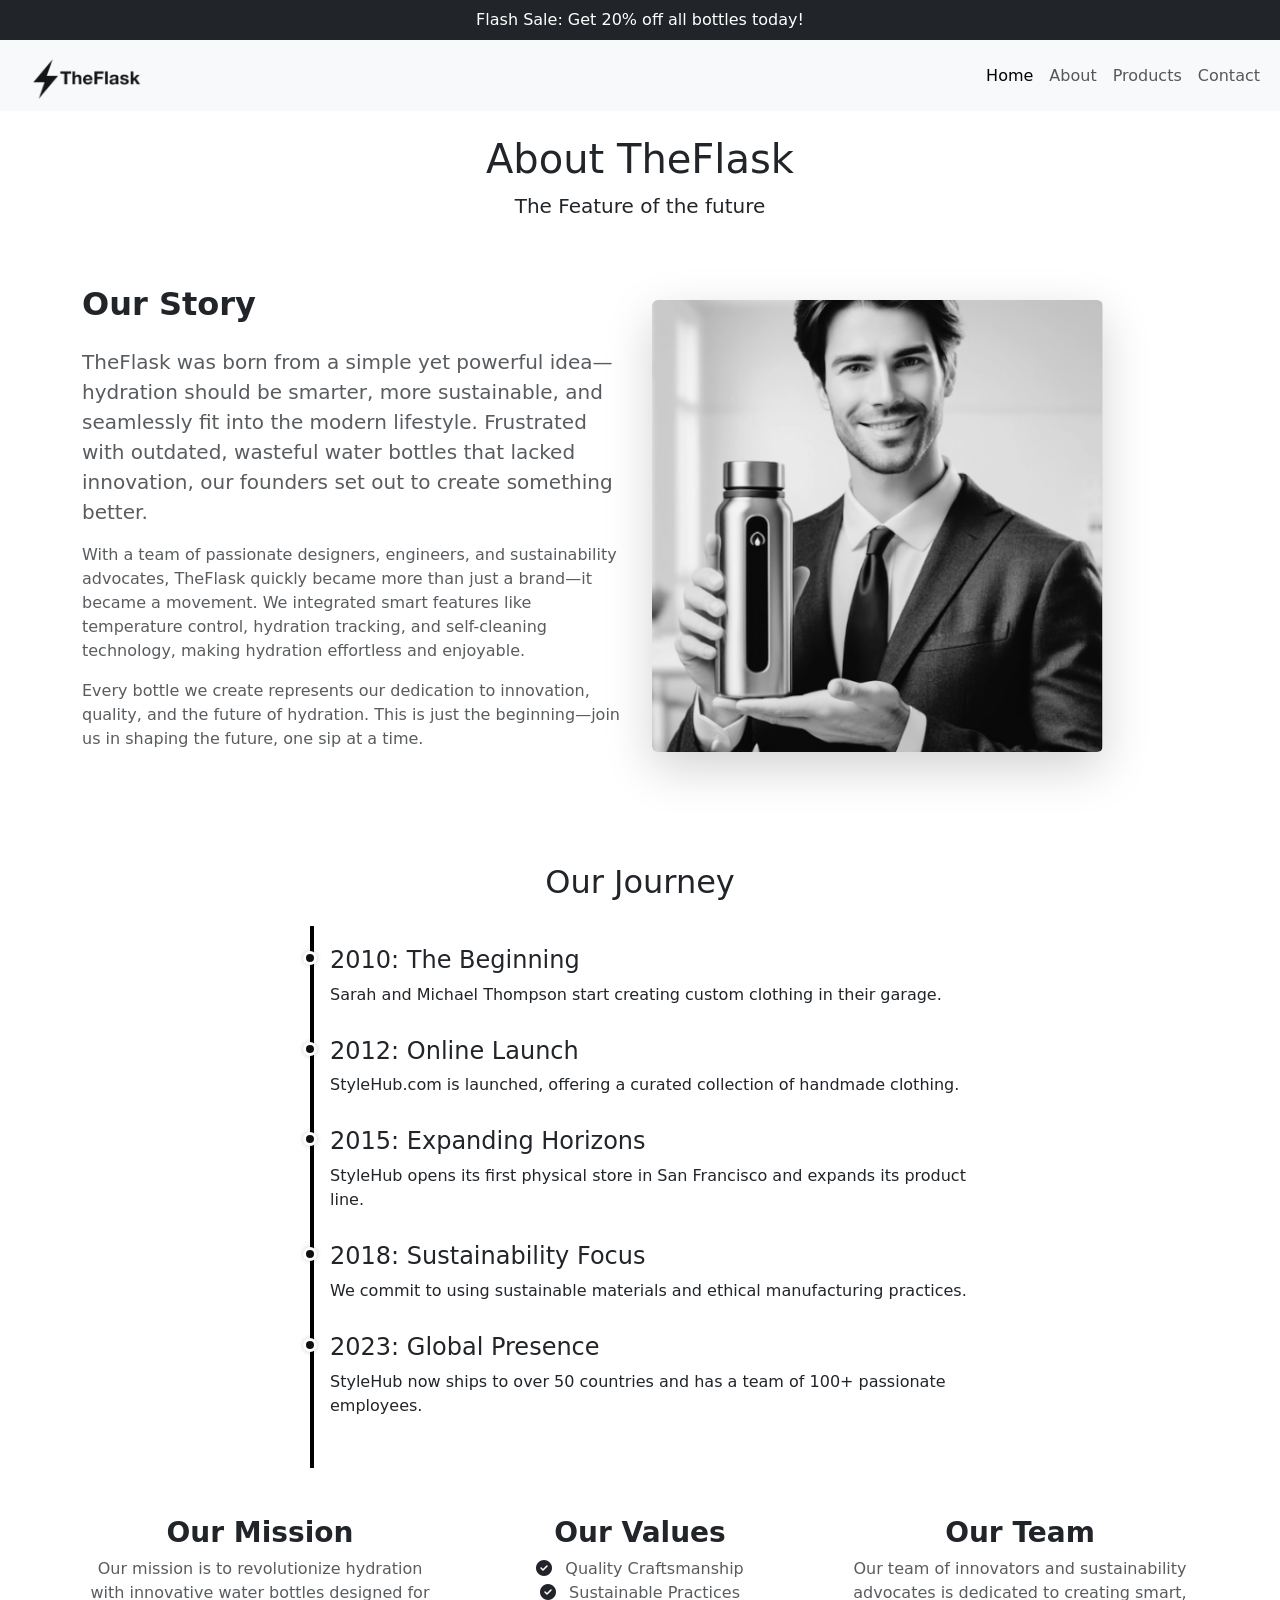
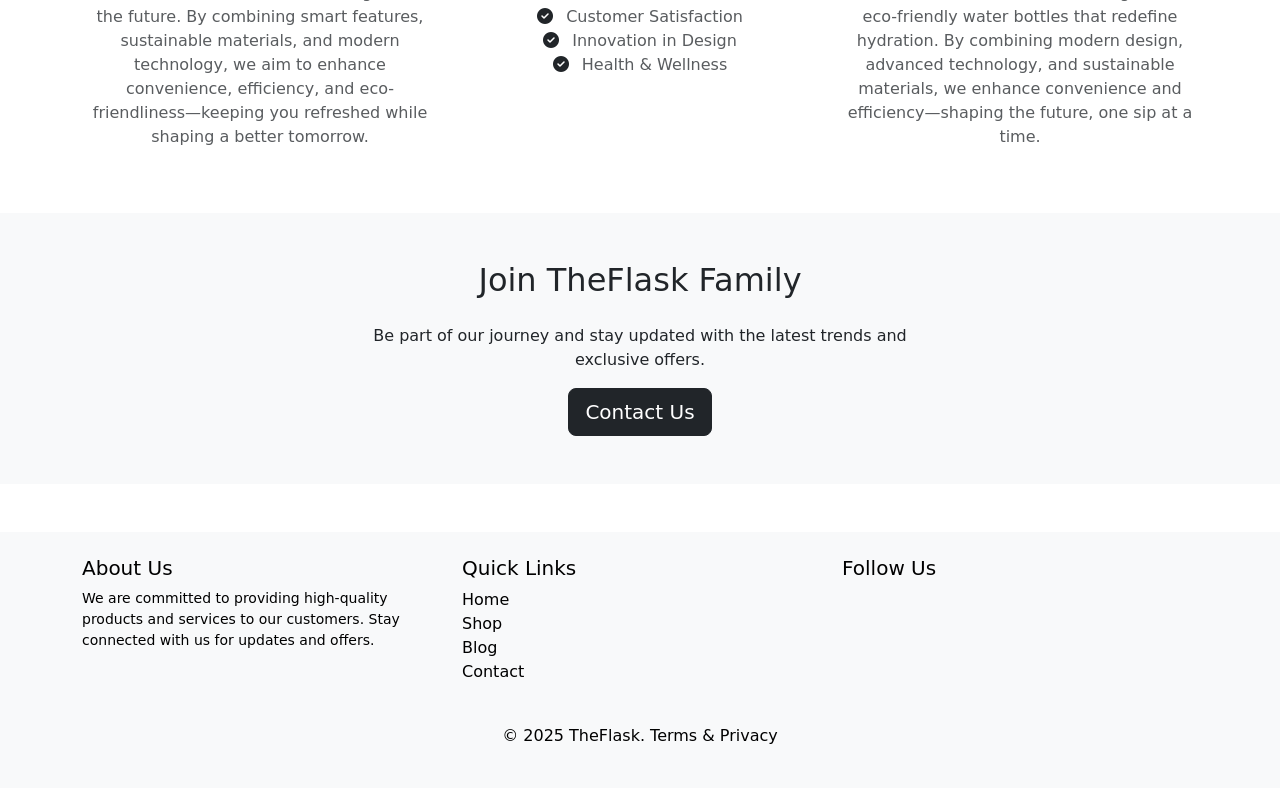
==== bootstrap/about.html @ aeb433bc "Add files via upload" ====
<!doctype html>
<html lang="en">
  <head>
    <meta charset="utf-8">
    <meta name="viewport" content="width=device-width, initial-scale=1">
    <title>Bootstrap demo</title>
    <link rel="stylesheet" href="https://cdnjs.cloudflare.com/ajax/libs/font-awesome/6.4.2/css/all.min.css">
    <link href="https://cdn.jsdelivr.net/npm/bootstrap@5.3.3/dist/css/bootstrap.min.css" rel="stylesheet" integrity="sha384-QWTKZyjpPEjISv5WaRU9OFeRpok6YctnYmDr5pNlyT2bRjXh0JMhjY6hW+ALEwIH" crossorigin="anonymous">
    <style>
      .nav-link:hover, 
      .dropdown-item:hover {
        color: rgb(224, 68, 1) !important; 
      }

        .card-img-top {
    height: 250px;  
    object-fit: cover; 
    width: 100%; /
      }

      .timeline {
    position: relative;
    padding: 20px 0;
    max-width: 700px;
    margin: auto;
}


.timeline::before {
    content: "";
    position: absolute;
    width: 4px;
    background: #000000;
    top: 0;
    bottom: 0;
    left: 20px;
}


.timeline-item {
    position: relative;
    padding-left: 40px;
    margin-bottom: 30px;
}


.timeline-item::before {
    content: "";
    position: absolute;
    width: 14px;
    height: 14px;
    background: #0f0f0f;
    border-radius: 50%;
    left: 13px;
    top: 5px;
    border: 3px solid white;
    box-shadow: 0 0 5px rgba(0, 0, 0, 0.2);
}

    </style>


  <body>
    <div id="notificationCarousel" class="carousel slide carousel-fade bg-dark text-white text-center py-2" data-bs-ride="carousel">
        <div class="carousel-inner">
            <div class="carousel-item active">
                <p class="mb-0"> Flash Sale: Get 20% off all bottles today!</p>
            </div>
            <div class="carousel-item">
                <p class="mb-0">New Arrivals: Check out our Limited Edition Series!</p>
            </div>
            <div class="carousel-item">
                <p class="mb-0">Free Shipping on orders over $50! Order now.</p>
            </div>
        </div>
    </div>
    <nav class="navbar sticky-top navbar-expand-lg bg-body-tertiary">
      <div class="container-fluid">
          <div class="container">
              <a class="navbar-brand" href="#">
                <img src="Capture.PNG" alt="Bootstrap" width="130" height="55">
              </a>
            </div>
        <button class="navbar-toggler" type="button" data-bs-toggle="collapse" data-bs-target="#navbarSupportedContent" aria-controls="navbarSupportedContent" aria-expanded="false" aria-label="Toggle navigation">
          <span class="navbar-toggler-icon"></span>
        </button>
        <div class="collapse navbar-collapse" id="navbarSupportedContent">
          <ul class="navbar-nav me-auto mb-2 mb-lg-0">
            <li class="nav-item">
              <a class="nav-link active" aria-current="page" href="home.html">Home</a>
            </li>
            <li class="nav-item">
              <a class="nav-link icon-link-hover" href="about.html">About</a>
            </li>
            <li class="nav-item">
                <a class="nav-link" href="products.html">Products</a>
              </li>
            <li class="nav-item">
              <a class="nav-link" href="contact.html">Contact</a>
            </li>
        </div>
      </div>
    </nav>
<br>

<div class="text-center">
  <h1 class="h1">About TheFlask</h1>
  <p class="lead">The Feature of the future</p>
</div>


<div class="container py-5">
    <div class="row align-items-center">
     
      <div class="col-lg-6">
        <h2 class="fw-bold mb-4 text-dark">Our Story</h2>
        <p class="lead text-muted">
          TheFlask was born from a simple yet powerful idea—hydration should be
          smarter, more sustainable, and seamlessly fit into the modern lifestyle.
          Frustrated with outdated, wasteful water bottles that lacked innovation,
          our founders set out to create something better.
        </p>
        <p class="text-muted">
          With a team of passionate designers, engineers, and sustainability
          advocates, TheFlask quickly became more than just a brand—it became a
          movement. We integrated smart features like temperature control,
          hydration tracking, and self-cleaning technology, making hydration
          effortless and enjoyable.
        </p>
        <p class="text-muted">
          Every bottle we create represents our dedication to innovation, quality,
          and the future of hydration. This is just the beginning—join us in
          shaping the future, one sip at a time.
        </p>
      </div>
  
      <div class="col-lg-5 text-cente">
        <img
          src="founder.PNG"
          class="img-fluid rounded shadow-lg"
          alt="TheFlask Founders"
        />
      </div>
    </div>
  </div>
  
<div class="container mt-5">
    <h2 class="text-center mb-4">Our Journey</h2>
    <div class="timeline">
        <div class="timeline-item">
            <span class="timeline-dot"></span>
            <h4>2010: The Beginning</h4>
            <p>Sarah and Michael Thompson start creating custom clothing in their garage.</p>
        </div>
        <div class="timeline-item">
            <span class="timeline-dot"></span>
            <h4>2012: Online Launch</h4>
            <p>StyleHub.com is launched, offering a curated collection of handmade clothing.</p>
        </div>
        <div class="timeline-item">
            <span class="timeline-dot"></span>
            <h4>2015: Expanding Horizons</h4>
            <p>StyleHub opens its first physical store in San Francisco and expands its product line.</p>
        </div>
        <div class="timeline-item">
            <span class="timeline-dot"></span>
            <h4>2018: Sustainability Focus</h4>
            <p>We commit to using sustainable materials and ethical manufacturing practices.</p>
        </div>
        <div class="timeline-item">
            <span class="timeline-dot"></span>
            <h4>2023: Global Presence</h4>
            <p>StyleHub now ships to over 50 countries and has a team of 100+ passionate employees.</p>
        </div>
    </div>
</div>

<script src="https://cdn.jsdelivr.net/npm/bootstrap@5.3.3/dist/js/bootstrap.bundle.min.js"></script>

<div class="container mt-5">
    <div class="row text-center">
      <div class="col-md-4">
        <h3 class="fw-bold text-dark">Our Mission</h3>
        <p class="text-muted">
          Our mission is to revolutionize hydration with innovative water bottles
          designed for the future. By combining smart features, sustainable materials,
          and modern technology, we aim to enhance convenience, efficiency, and
          eco-friendliness—keeping you refreshed while shaping a better tomorrow.
        </p>
      </div>
  
      <div class="col-md-4">
        <h3 class="fw-bold text-dark">Our Values</h3>
        <ul class="list-unstyled text-muted">
          <li><i class="fas fa-check-circle text-dark me-2"></i> Quality Craftsmanship</li>
          <li><i class="fas fa-check-circle text-dark me-2"></i> Sustainable Practices</li>
          <li><i class="fas fa-check-circle text-dark me-2"></i> Customer Satisfaction</li>
          <li><i class="fas fa-check-circle text-dark me-2"></i> Innovation in Design</li>
          <li><i class="fas fa-check-circle text-dark me-2"></i> Health & Wellness</li>
        </ul>
      </div>
  
      <div class="col-md-4">
        <h3 class="fw-bold text-dark">Our Team</h3>
        <p class="text-muted">
          Our team of innovators and sustainability advocates is dedicated to creating
          smart, eco-friendly water bottles that redefine hydration. By combining modern
          design, advanced technology, and sustainable materials, we enhance convenience
          and efficiency—shaping the future, one sip at a time.
        </p>
      </div>
    </div>
  </div>
  
  
<div class="bg-light py-5 mt-5">
<div class="container">
  <h2 class="text-center mb-4">Join TheFlask Family</h2>
  <div class="row justify-content-center">
    <div class="col-md-6 text-center">
      <p>
        Be part of our journey and stay updated with the latest trends and
        exclusive offers.
      </p>
      <a href="contactus.html" class="btn btn-dark btn-lg">Contact Us</a>
      
    </div>
  </div>
</div>
</div>

<footer class="bg-light text-black py-4 mt-5">
    <div class="container text-center text-md-start">
        <div class="row">
            <div class="col-md-4">
                <h5>About Us</h5>
                <p class="small">We are committed to providing high-quality products and services to our customers. Stay connected with us for updates and offers.</p>
            </div>
      
            <div class="col-md-4">
                <h5>Quick Links</h5>
                <ul class="list-unstyled">
                    <li><a href="#" class="text-black text-decoration-none">Home</a></li>
                    <li><a href="#" class="text-black  text-decoration-none">Shop</a></li>
                    <li><a href="#" class="text-black  text-decoration-none">Blog</a></li>
                    <li><a href="#" class="text-black  text-decoration-none">Contact</a></li>
                </ul>
            </div>
            
            <div class="col-md-4">
                <h5>Follow Us</h5>
                <a href="#" class="text-black me-3"><i class="bi bi-facebook"></i></a>
                <a href="#" class="text-black me-3"><i class="bi bi-twitter-x"></i></a>
                <a href="#" class="text-black me-3"><i class="bi bi-instagram"></i></a>
                <a href="#" class="text-black me-3"><i class="bi bi-youtube"></i></a>
            </div>
        </div>
      
        <br>

        <div class="text-center">
          <p>
            © 2025 TheFlask. Terms & Privacy
          </p>
        </div>
</footer>
<script src="https://cdn.jsdelivr.net/npm/bootstrap@5.3.0-alpha1/dist/js/bootstrap.bundle.min.js"></script>
</body>
</html>
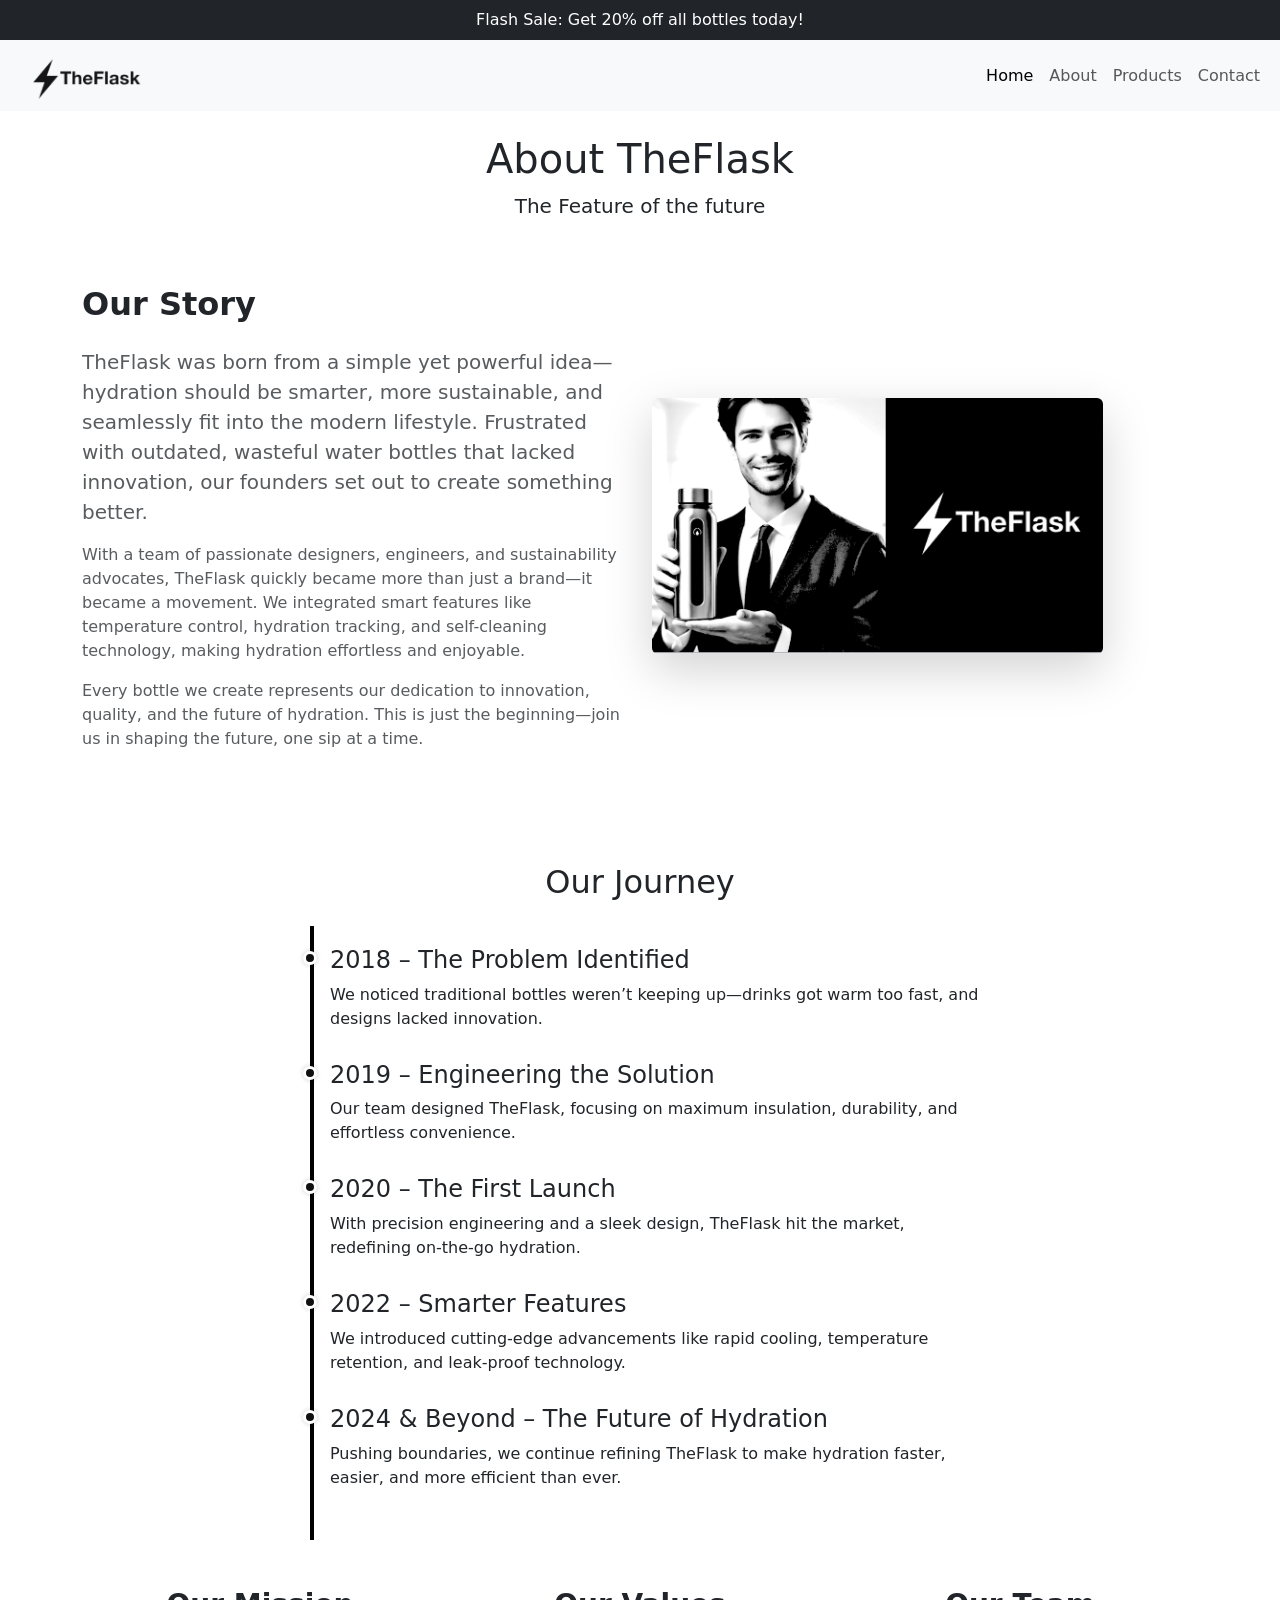
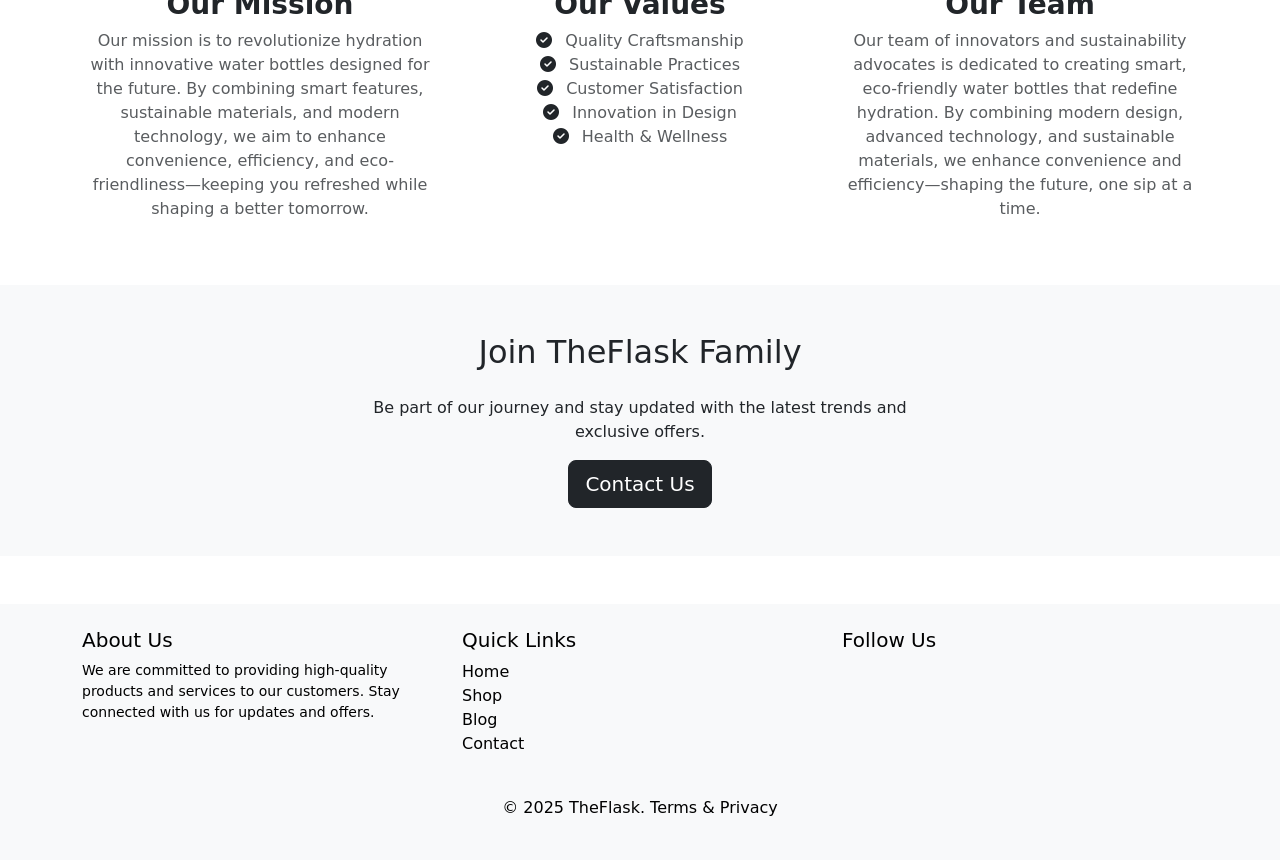
==== commit 59382e7d: "Add files via upload" ====
--- a/bootstrap/about.html
+++ b/bootstrap/about.html
@@ -6,6 +6,7 @@
     <title>Bootstrap demo</title>
     <link rel="stylesheet" href="https://cdnjs.cloudflare.com/ajax/libs/font-awesome/6.4.2/css/all.min.css">
     <link href="https://cdn.jsdelivr.net/npm/bootstrap@5.3.3/dist/css/bootstrap.min.css" rel="stylesheet" integrity="sha384-QWTKZyjpPEjISv5WaRU9OFeRpok6YctnYmDr5pNlyT2bRjXh0JMhjY6hW+ALEwIH" crossorigin="anonymous">
+    <link rel="icon" type="icon" href="icon.PNG">
     <style>
       .nav-link:hover, 
       .dropdown-item:hover {
@@ -149,28 +150,28 @@
     <div class="timeline">
         <div class="timeline-item">
             <span class="timeline-dot"></span>
-            <h4>2010: The Beginning</h4>
-            <p>Sarah and Michael Thompson start creating custom clothing in their garage.</p>
-        </div>
-        <div class="timeline-item">
-            <span class="timeline-dot"></span>
-            <h4>2012: Online Launch</h4>
-            <p>StyleHub.com is launched, offering a curated collection of handmade clothing.</p>
-        </div>
-        <div class="timeline-item">
-            <span class="timeline-dot"></span>
-            <h4>2015: Expanding Horizons</h4>
-            <p>StyleHub opens its first physical store in San Francisco and expands its product line.</p>
-        </div>
-        <div class="timeline-item">
-            <span class="timeline-dot"></span>
-            <h4>2018: Sustainability Focus</h4>
-            <p>We commit to using sustainable materials and ethical manufacturing practices.</p>
-        </div>
-        <div class="timeline-item">
-            <span class="timeline-dot"></span>
-            <h4>2023: Global Presence</h4>
-            <p>StyleHub now ships to over 50 countries and has a team of 100+ passionate employees.</p>
+            <h4>2018 – The Problem Identified</h4>
+            <p>We noticed traditional bottles weren’t keeping up—drinks got warm too fast, and designs lacked innovation.</p>
+        </div>
+        <div class="timeline-item">
+            <span class="timeline-dot"></span>
+            <h4>2019 – Engineering the Solution</h4>
+            <p>Our team designed TheFlask, focusing on maximum insulation, durability, and effortless convenience.</p>
+        </div>
+        <div class="timeline-item">
+            <span class="timeline-dot"></span>
+            <h4>2020 – The First Launch</h4>
+            <p>With precision engineering and a sleek design, TheFlask hit the market, redefining on-the-go hydration.</p>
+        </div>
+        <div class="timeline-item">
+            <span class="timeline-dot"></span>
+            <h4> 2022 – Smarter Features</h4>
+            <p>We introduced cutting-edge advancements like rapid cooling, temperature retention, and leak-proof technology.</p>
+        </div>
+        <div class="timeline-item">
+            <span class="timeline-dot"></span>
+            <h4>2024 & Beyond – The Future of Hydration</h4>
+            <p>Pushing boundaries, we continue refining TheFlask to make hydration faster, easier, and more efficient than ever.</p>
         </div>
     </div>
 </div>
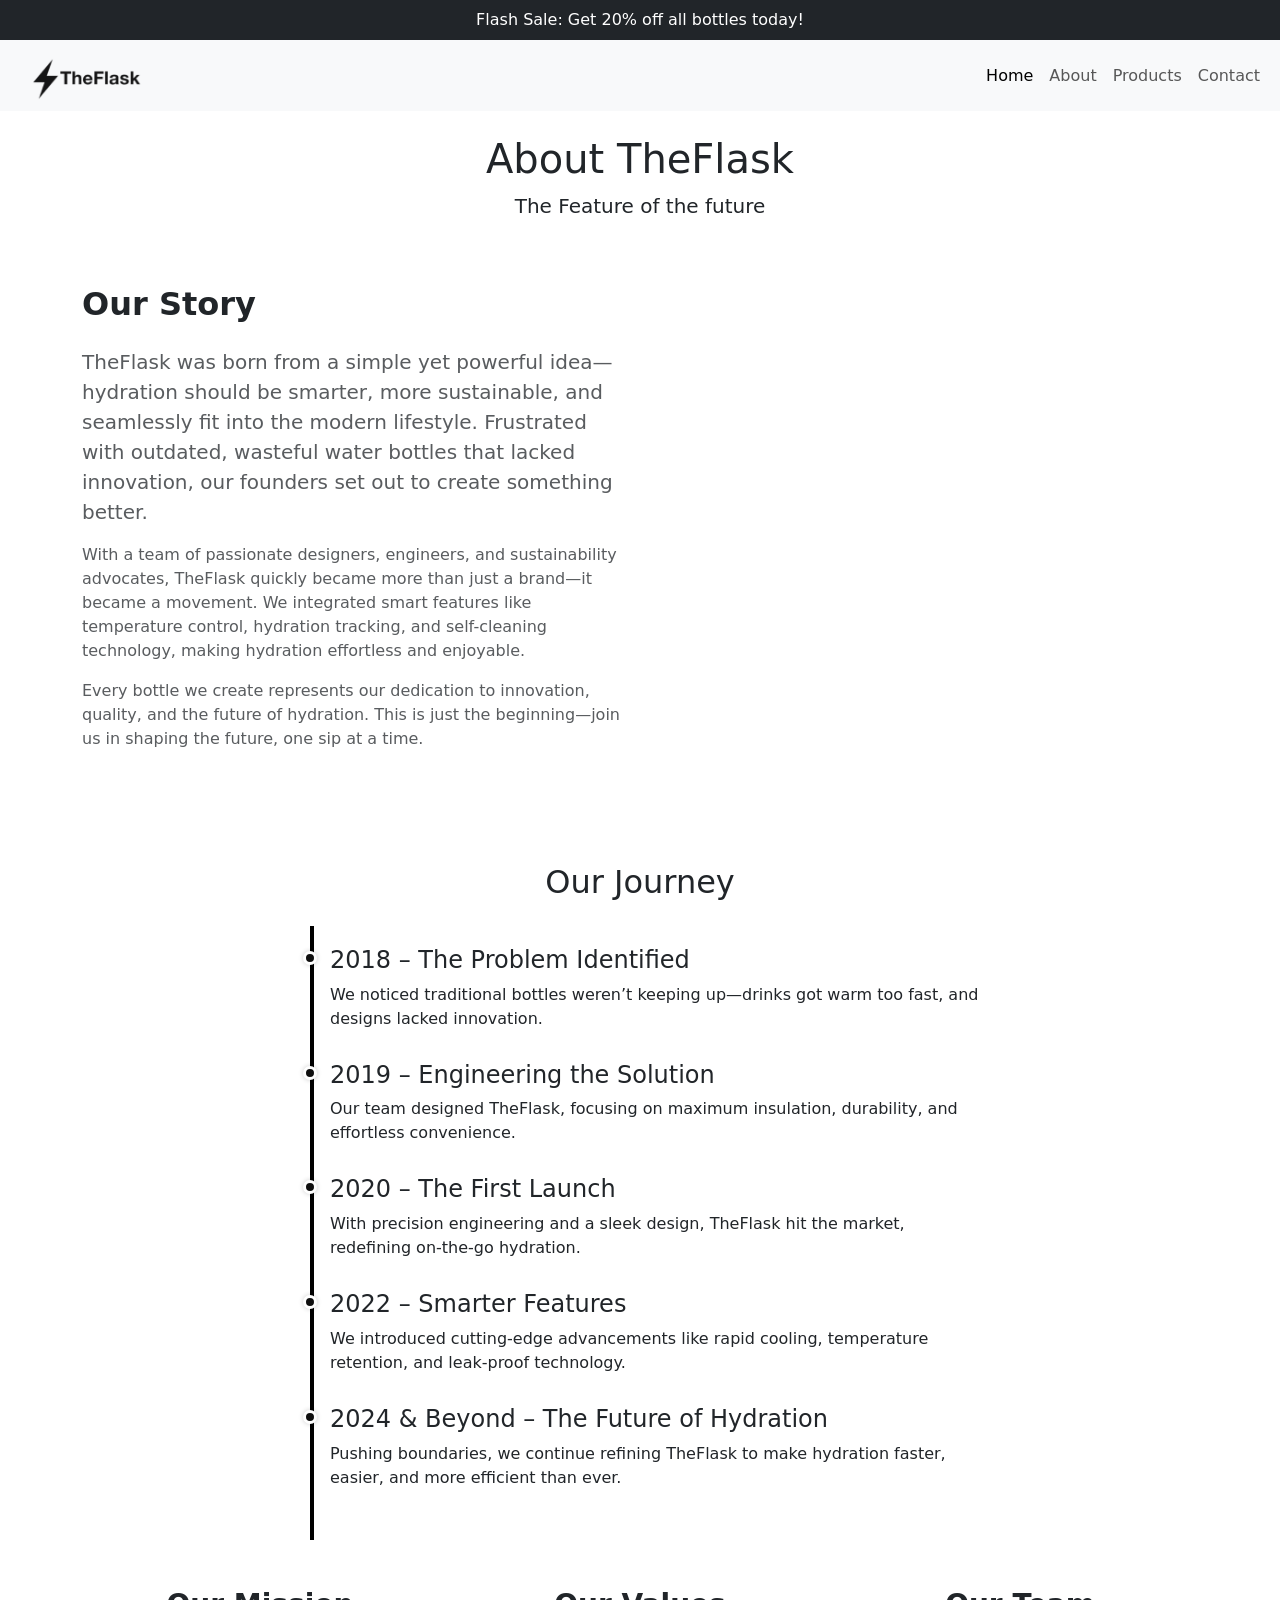
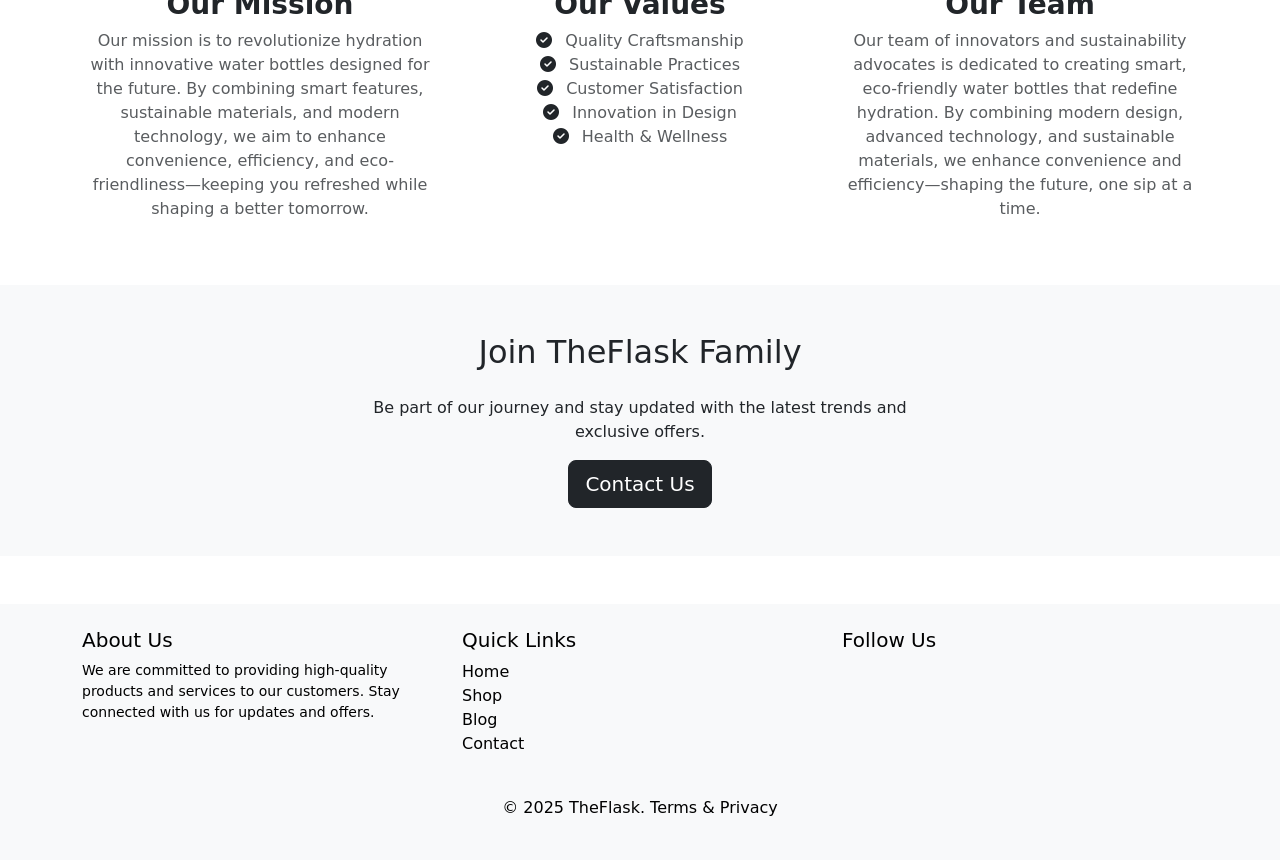
==== commit fe0ed525: "Update about.html" ====
--- a/bootstrap/about.html
+++ b/bootstrap/about.html
@@ -6,7 +6,7 @@
     <title>Bootstrap demo</title>
     <link rel="stylesheet" href="https://cdnjs.cloudflare.com/ajax/libs/font-awesome/6.4.2/css/all.min.css">
     <link href="https://cdn.jsdelivr.net/npm/bootstrap@5.3.3/dist/css/bootstrap.min.css" rel="stylesheet" integrity="sha384-QWTKZyjpPEjISv5WaRU9OFeRpok6YctnYmDr5pNlyT2bRjXh0JMhjY6hW+ALEwIH" crossorigin="anonymous">
-    <link rel="icon" type="icon" href="icon.PNG">
+    <link rel="icon" type="icon" href="images/icon.png">
     <style>
       .nav-link:hover, 
       .dropdown-item:hover {
@@ -16,7 +16,7 @@
         .card-img-top {
     height: 250px;  
     object-fit: cover; 
-    width: 100%; /
+    width: 100%; 
       }
 
       .timeline {
@@ -79,7 +79,7 @@
       <div class="container-fluid">
           <div class="container">
               <a class="navbar-brand" href="#">
-                <img src="Capture.PNG" alt="Bootstrap" width="130" height="55">
+                <img src="images/Capture.png" alt="Bootstrap" width="130" height="55">
               </a>
             </div>
         <button class="navbar-toggler" type="button" data-bs-toggle="collapse" data-bs-target="#navbarSupportedContent" aria-controls="navbarSupportedContent" aria-expanded="false" aria-label="Toggle navigation">
@@ -134,13 +134,6 @@
           shaping the future, one sip at a time.
         </p>
       </div>
-  
-      <div class="col-lg-5 text-cente">
-        <img
-          src="founder.PNG"
-          class="img-fluid rounded shadow-lg"
-          alt="TheFlask Founders"
-        />
       </div>
     </div>
   </div>
@@ -231,40 +224,40 @@
 </div>
 
 <footer class="bg-light text-black py-4 mt-5">
-    <div class="container text-center text-md-start">
-        <div class="row">
-            <div class="col-md-4">
-                <h5>About Us</h5>
-                <p class="small">We are committed to providing high-quality products and services to our customers. Stay connected with us for updates and offers.</p>
-            </div>
-      
-            <div class="col-md-4">
-                <h5>Quick Links</h5>
-                <ul class="list-unstyled">
-                    <li><a href="#" class="text-black text-decoration-none">Home</a></li>
-                    <li><a href="#" class="text-black  text-decoration-none">Shop</a></li>
-                    <li><a href="#" class="text-black  text-decoration-none">Blog</a></li>
-                    <li><a href="#" class="text-black  text-decoration-none">Contact</a></li>
-                </ul>
-            </div>
-            
-            <div class="col-md-4">
-                <h5>Follow Us</h5>
-                <a href="#" class="text-black me-3"><i class="bi bi-facebook"></i></a>
-                <a href="#" class="text-black me-3"><i class="bi bi-twitter-x"></i></a>
-                <a href="#" class="text-black me-3"><i class="bi bi-instagram"></i></a>
-                <a href="#" class="text-black me-3"><i class="bi bi-youtube"></i></a>
-            </div>
-        </div>
-      
-        <br>
-
-        <div class="text-center">
-          <p>
-            © 2025 TheFlask. Terms & Privacy
-          </p>
-        </div>
+  <div class="container text-center text-md-start">
+      <div class="row">
+          <div class="col-md-4">
+              <h5>About Us</h5>
+              <p class="small">We are committed to providing high-quality products and services to our customers. Stay connected with us for updates and offers.</p>
+          </div>
+    
+          <div class="col-md-4">
+              <h5>Quick Links</h5>
+              <ul class="list-unstyled">
+                  <li><a href="#" class="text-black text-decoration-none">Home</a></li>
+                  <li><a href="#" class="text-black  text-decoration-none">Shop</a></li>
+                  <li><a href="#" class="text-black  text-decoration-none">Blog</a></li>
+                  <li><a href="#" class="text-black  text-decoration-none">Contact</a></li>
+              </ul>
+          </div>
+          
+          <div class="col-md-4">
+              <h5>Follow Us</h5>
+              <a href="#" class="text-black me-3"><i class="bi bi-facebook"></i></a>
+              <a href="#" class="text-black me-3"><i class="bi bi-twitter-x"></i></a>
+              <a href="#" class="text-black me-3"><i class="bi bi-instagram"></i></a>
+              <a href="#" class="text-black me-3"><i class="bi bi-youtube"></i></a>
+          </div>
+      </div>
+    
+      <br>
+
+      <div class="text-center">
+        <p>
+          © 2025 TheFlask. Terms & Privacy
+        </p>
+      </div>
 </footer>
 <script src="https://cdn.jsdelivr.net/npm/bootstrap@5.3.0-alpha1/dist/js/bootstrap.bundle.min.js"></script>
 </body>
-</html>+</html>
